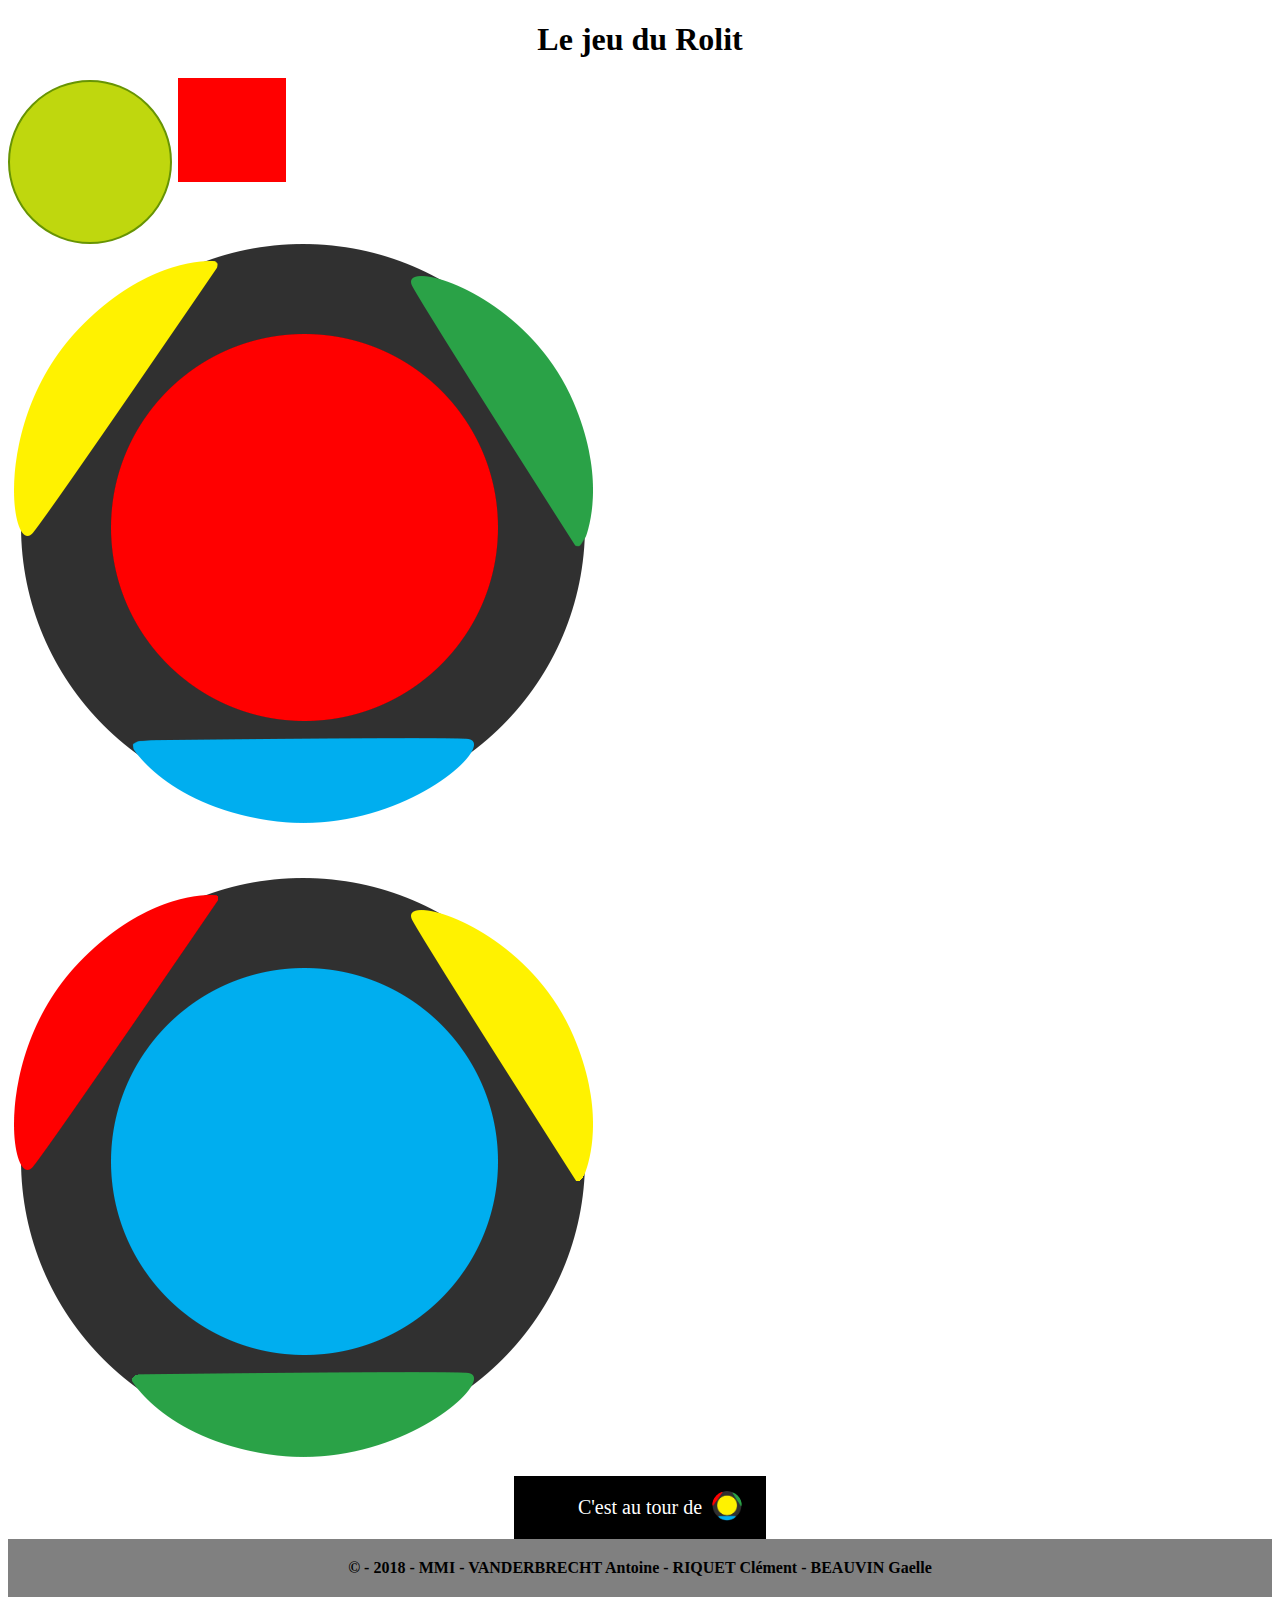
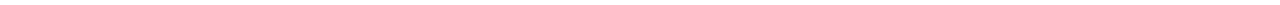
==== index.html @ 00372e33 "je sais pas quoi mettre" ====
<!DOCTYPE html>
<html>

<head>
    <title>Le jeu du Rolit</title>
    <!-- titre -->
    <meta charset="UTF-8">
    <!-- utf8 est l'encodage des caracteres -->
    <link href="css/style.css" rel="stylesheet" type="text/css" />

</head>

<body>

        <div id="header">
            <h1 id="titre">Le jeu du Rolit</h1>
   		</div>


        <div id="plateau">

            <div id="case1">  </div>
            <div id="case2">  </div>
            <div id="case3">  </div>
            <div id="case4">  </div>
            <div id="case5">  </div>
            <div id="case6">  </div>
            <div id="case7">  </div>
            <div id="case8">  </div>
            <div id="case9">  </div>
            <div id="case10">  </div>
            <div id="case11">  </div>
            <div id="case12">  </div>
            <div id="case13">  </div>
            <div id="case14">  </div>
            <div id="case15">  </div>
            <div id="case16">  </div>
            <div id="case17">  </div>
            <div id="case18">  </div>
            <div id="case19">  </div>
            <div id="case20">  </div>
            <div id="case21">  </div>
            <div id="case22">  </div>
            <div id="case23">  </div>
            <div id="case24">  </div>
            <div id="case25">  </div>
            <div id="case26">  </div>
            <div id="case27">  </div>
            <div id="case28"> <img src="images/pion_rouge.png" alt="" /> </div>
            <div id="case29"> <img src="images/pion_vert" alt="" /> </div>
            <div id="case30">  </div>
            <div id="case31">  </div>
            <div id="case32">  </div>
            <div id="case33">  </div>
            <div id="case34">  </div>
            <div id="case35">  </div>
            <div id="case36"> <img src="images/poin_jaune.png" alt="" /> </div>
            <div id="case37"> <img src="images/pion_bleu.png" alt="" /> </div>
            <div id="case38">  </div>
            <div id="case39">  </div>
            <div id="case40">  </div>
            <div id="case1">  </div>
            <div id="case1">  </div>
            <div id="case1">  </div>
            <div id="case1">  </div>
            <div id="case1">  </div>
            <div id="case1">  </div>
            <div id="case1">  </div>
            <div id="case1">  </div>
            <div id="case1">  </div>
            <div id="case1">  </div>
            <div id="case1">  </div>
            <div id="case1">  </div>
            <div id="case1">  </div>
            <div id="case1">  </div>
            <div id="case1">  </div>
            <div id="case1">  </div>
            <div id="case1">  </div>
            <div id="case1">  </div>
            <div id="case1">  </div>
            <div id="case1">  </div>
            <div id="case1">  </div>
            <div id="case1">  </div>
            <div id="case1">  </div>
            <div id="case1">  </div>

        </div>

     
     
        <div id="playjoueur">C'est au tour de  
        	<div id="playjoueur2"></div>
        </div>

        <div id="footer">
            <div id="footer_text">© - 2018 - MMI - VANDERBRECHT Antoine - RIQUET Clément - BEAUVIN Gaelle </div>
        </div>

    <script type="text/javascript" src="js/script.js">


    </script>
</body>



</html>
---- css/style.css ----
#titre {
	text-align : center;
}

#footer_text {
	background-color: grey;
	text-align: center;
	padding: 20px;
	font-weight: bolder;
}

#case1 {
	background-color: red;
	position:absolute;
	height:104px;
	width:108px;
	left:178px;
	top:78px;
	/*visibility:hidden;*/
	z-index:1
}

#case2{


background:#bfd70e;
  border-radius:50%;
  width:160px;
  height:160px;
  border:2px solid #679403;
}

#playjoueur {
	text-align: center;
	color: white;
	font-size: 20px;
	background-color: black;
	padding: 20px;
	width: auto;
	margin-right: 40%;
    margin-left: 40%;
}
#playjoueur2{
	border-radius:50%;
	width:30px;
	height:30px;
	position: absolute;
    display: inline-block;
    margin-top: -5px;
    margin-left: 10px;
    background-size: 30px 30px;
}
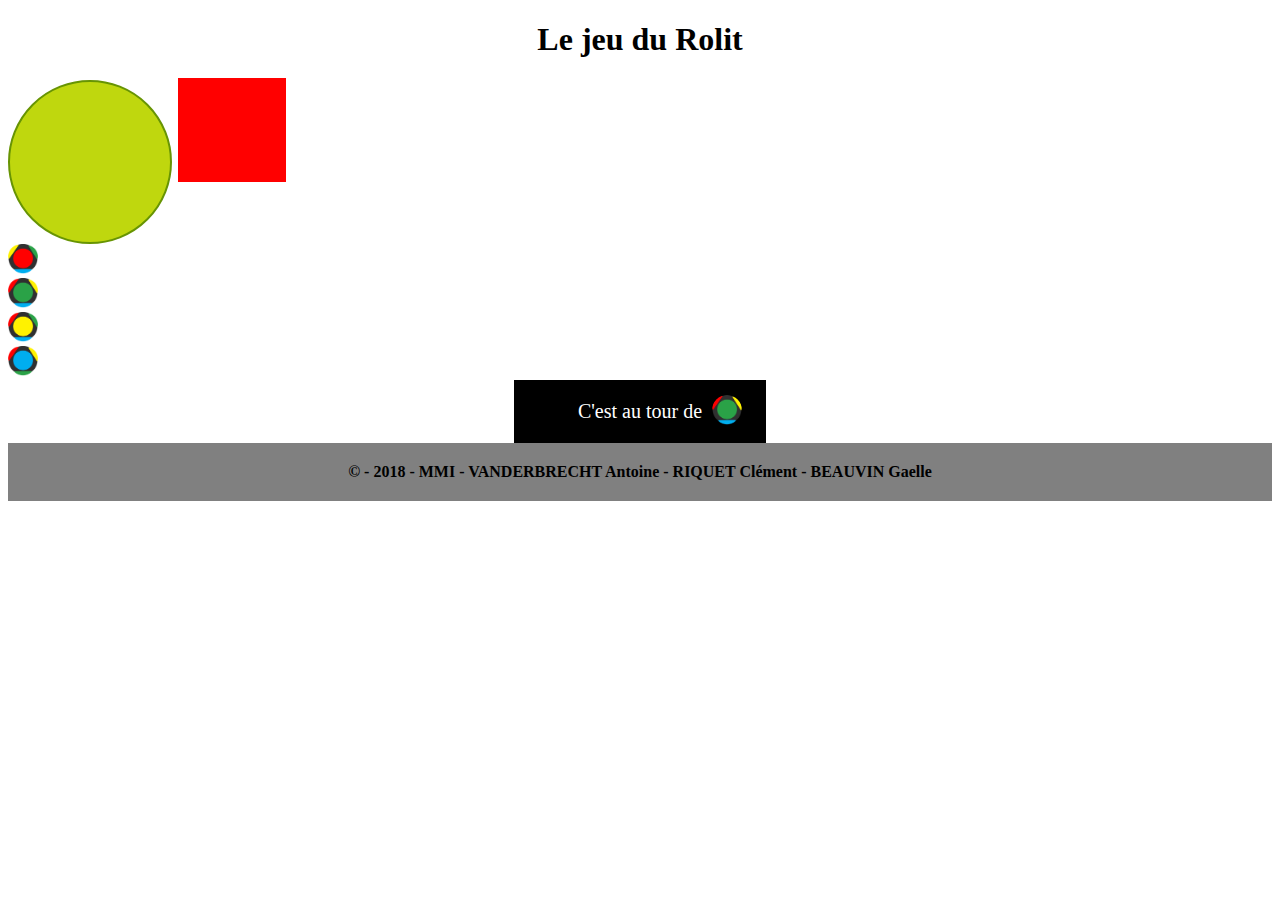
==== commit 7645ff2f: "Merge pull request #1 from clementbonjour/master" ====
--- a/index.html
+++ b/index.html
@@ -16,8 +16,8 @@
             <h1 id="titre">Le jeu du Rolit</h1>
    		</div>
 
-
-        <div id="plateau">
+   		<div id="test"> </div>
+        <div id="plateau"> 
 
             <div id="case1">  </div>
             <div id="case2">  </div>
@@ -46,43 +46,43 @@
             <div id="case25">  </div>
             <div id="case26">  </div>
             <div id="case27">  </div>
-            <div id="case28"> <img src="images/pion_rouge.png" alt="" /> </div>
-            <div id="case29"> <img src="images/pion_vert" alt="" /> </div>
+            <div id="case28"> <img src="images/pion_rouge.png" alt="" style="width:30px;height:30px;"/> </div>
+            <div id="case29"> <img src="images/pion_vert.png" alt="" style="width:30px;height:30px;"/> </div>
             <div id="case30">  </div>
             <div id="case31">  </div>
             <div id="case32">  </div>
             <div id="case33">  </div>
             <div id="case34">  </div>
             <div id="case35">  </div>
-            <div id="case36"> <img src="images/poin_jaune.png" alt="" /> </div>
-            <div id="case37"> <img src="images/pion_bleu.png" alt="" /> </div>
+            <div id="case36"> <img src="images/pion_jaune.png" alt="" style="width:30px;height:30px;"/> </div>
+            <div id="case37"> <img src="images/pion_bleu.png" alt="" style="width:30px;height:30px;"/> </div>
             <div id="case38">  </div>
             <div id="case39">  </div>
             <div id="case40">  </div>
-            <div id="case1">  </div>
-            <div id="case1">  </div>
-            <div id="case1">  </div>
-            <div id="case1">  </div>
-            <div id="case1">  </div>
-            <div id="case1">  </div>
-            <div id="case1">  </div>
-            <div id="case1">  </div>
-            <div id="case1">  </div>
-            <div id="case1">  </div>
-            <div id="case1">  </div>
-            <div id="case1">  </div>
-            <div id="case1">  </div>
-            <div id="case1">  </div>
-            <div id="case1">  </div>
-            <div id="case1">  </div>
-            <div id="case1">  </div>
-            <div id="case1">  </div>
-            <div id="case1">  </div>
-            <div id="case1">  </div>
-            <div id="case1">  </div>
-            <div id="case1">  </div>
-            <div id="case1">  </div>
-            <div id="case1">  </div>
+            <div id="case41">  </div>
+            <div id="case42">  </div>
+            <div id="case43">  </div>
+            <div id="case44">  </div>
+            <div id="case45">  </div>
+            <div id="case46">  </div>
+            <div id="case47">  </div>
+            <div id="case48">  </div>
+            <div id="case49">  </div>
+            <div id="case50">  </div>
+            <div id="case51">  </div>
+            <div id="case52">  </div>
+            <div id="case53">  </div>
+            <div id="case54">  </div>
+            <div id="case55">  </div>
+            <div id="case56">  </div>
+            <div id="case57">  </div>
+            <div id="case58">  </div>
+            <div id="case59">  </div>
+            <div id="case60">  </div>
+            <div id="case61">  </div>
+            <div id="case62">  </div>
+            <div id="case63">  </div>
+            <div id="case64">  </div>
 
         </div>
 
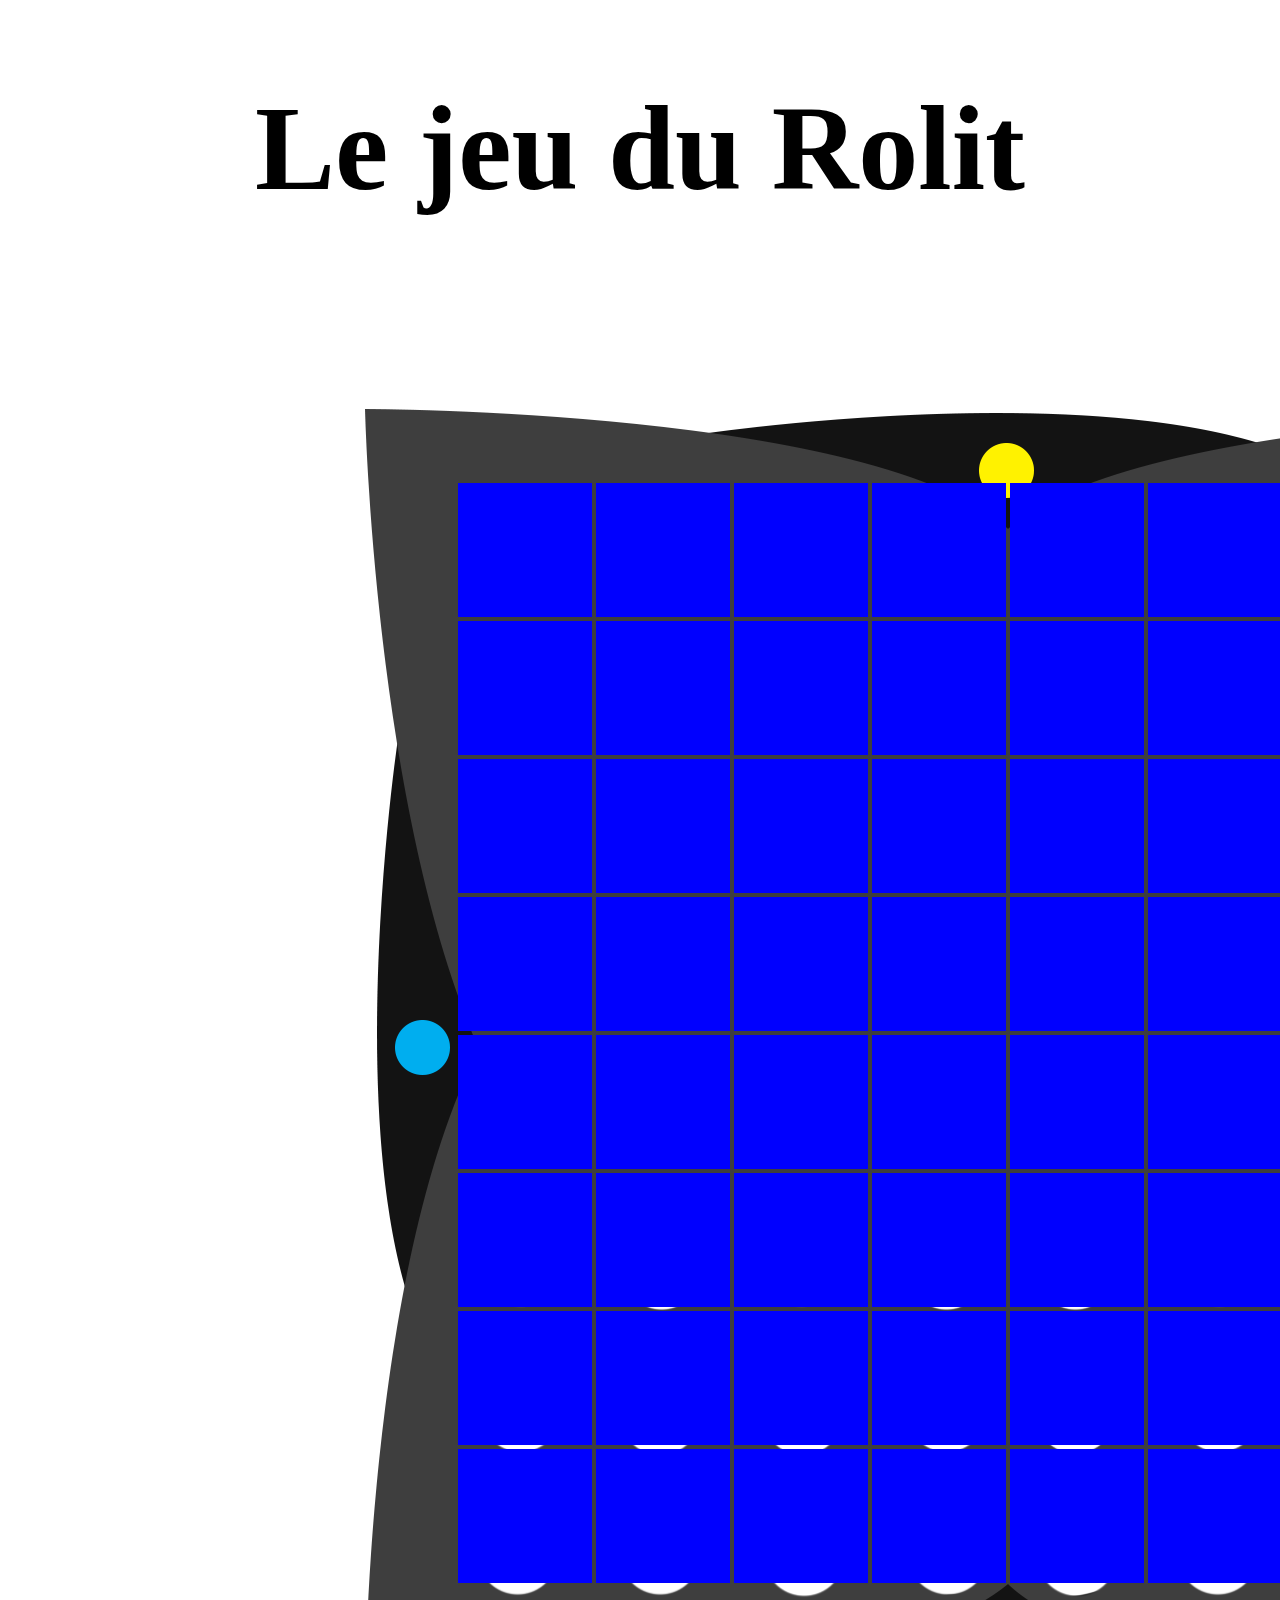
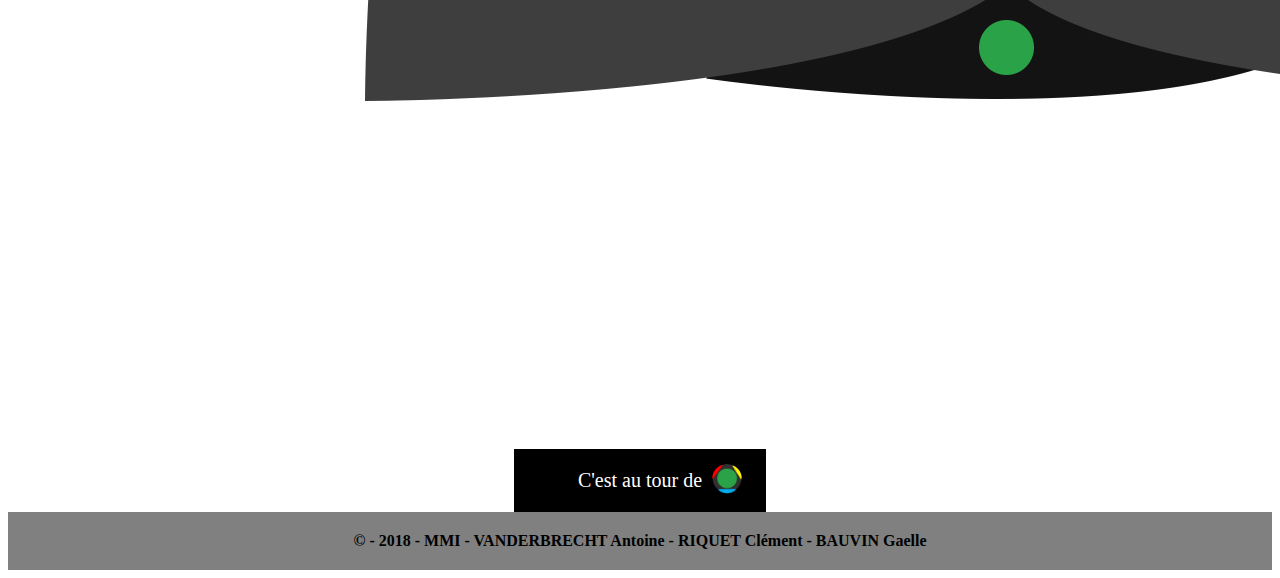
==== commit 1eeeb647: "plateau transparent" ====
--- a/index.html
+++ b/index.html
@@ -1,107 +1,139 @@
-<!DOCTYPE html>
-<html>
-
-<head>
-    <title>Le jeu du Rolit</title>
-    <!-- titre -->
-    <meta charset="UTF-8">
-    <!-- utf8 est l'encodage des caracteres -->
-    <link href="css/style.css" rel="stylesheet" type="text/css" />
-
-</head>
-
-<body>
-
-        <div id="header">
-            <h1 id="titre">Le jeu du Rolit</h1>
-   		</div>
-
-   		<div id="test"> </div>
-        <div id="plateau"> 
-
-            <div id="case1">  </div>
-            <div id="case2">  </div>
-            <div id="case3">  </div>
-            <div id="case4">  </div>
-            <div id="case5">  </div>
-            <div id="case6">  </div>
-            <div id="case7">  </div>
-            <div id="case8">  </div>
-            <div id="case9">  </div>
-            <div id="case10">  </div>
-            <div id="case11">  </div>
-            <div id="case12">  </div>
-            <div id="case13">  </div>
-            <div id="case14">  </div>
-            <div id="case15">  </div>
-            <div id="case16">  </div>
-            <div id="case17">  </div>
-            <div id="case18">  </div>
-            <div id="case19">  </div>
-            <div id="case20">  </div>
-            <div id="case21">  </div>
-            <div id="case22">  </div>
-            <div id="case23">  </div>
-            <div id="case24">  </div>
-            <div id="case25">  </div>
-            <div id="case26">  </div>
-            <div id="case27">  </div>
-            <div id="case28"> <img src="images/pion_rouge.png" alt="" style="width:30px;height:30px;"/> </div>
-            <div id="case29"> <img src="images/pion_vert.png" alt="" style="width:30px;height:30px;"/> </div>
-            <div id="case30">  </div>
-            <div id="case31">  </div>
-            <div id="case32">  </div>
-            <div id="case33">  </div>
-            <div id="case34">  </div>
-            <div id="case35">  </div>
-            <div id="case36"> <img src="images/pion_jaune.png" alt="" style="width:30px;height:30px;"/> </div>
-            <div id="case37"> <img src="images/pion_bleu.png" alt="" style="width:30px;height:30px;"/> </div>
-            <div id="case38">  </div>
-            <div id="case39">  </div>
-            <div id="case40">  </div>
-            <div id="case41">  </div>
-            <div id="case42">  </div>
-            <div id="case43">  </div>
-            <div id="case44">  </div>
-            <div id="case45">  </div>
-            <div id="case46">  </div>
-            <div id="case47">  </div>
-            <div id="case48">  </div>
-            <div id="case49">  </div>
-            <div id="case50">  </div>
-            <div id="case51">  </div>
-            <div id="case52">  </div>
-            <div id="case53">  </div>
-            <div id="case54">  </div>
-            <div id="case55">  </div>
-            <div id="case56">  </div>
-            <div id="case57">  </div>
-            <div id="case58">  </div>
-            <div id="case59">  </div>
-            <div id="case60">  </div>
-            <div id="case61">  </div>
-            <div id="case62">  </div>
-            <div id="case63">  </div>
-            <div id="case64">  </div>
-
-        </div>
-
-     
-     
-        <div id="playjoueur">C'est au tour de  
-        	<div id="playjoueur2"></div>
-        </div>
-
-        <div id="footer">
-            <div id="footer_text">© - 2018 - MMI - VANDERBRECHT Antoine - RIQUET Clément - BEAUVIN Gaelle </div>
-        </div>
-
-    <script type="text/javascript" src="js/script.js">
-
-
-    </script>
-</body>
-
-
-
-</html>
+<!DOCTYPE html>
+<html>
+
+<head>
+    <title>Le jeu du Rolit</title>
+    <!-- titre -->
+    <meta charset="UTF-8">
+    <!-- utf8 est l'encodage des caracteres -->
+    <link href="css/style.css" rel="stylesheet" type="text/css" />
+
+</head>
+
+<body>
+
+        <div id="header">
+            <h1 id="titre">Le jeu du Rolit</h1>
+   		</div>
+
+	
+    <div id="plateau">
+        <img src="images/plateau.png" class="img-plat" alt="plateau">
+        <div class="grille"> 
+        	<div id="colonne1">
+
+            <div id="case1" onClick="Clique();">  </div>
+            <div id="case2" onClick="Clique();">  </div>
+            <div id="case3">  </div>
+            <div id="case4">  </div>
+            <div id="case5">  </div>
+            <div id="case6">  </div>
+            <div id="case7">  </div>
+            <div id="case8">  </div>
+
+			</div>
+			<div id="colonne2">
+
+            <div id="case9">  </div>
+            <div id="case10">  </div>
+            <div id="case11">  </div>
+            <div id="case12">  </div>
+            <div id="case13">  </div>
+            <div id="case14">  </div>
+            <div id="case15">  </div>
+            <div id="case16">  </div>
+
+        	</div>
+       	 	<div id="colonne3">
+
+            <div id="case17">  </div>
+            <div id="case18">  </div>
+            <div id="case19">  </div>
+            <div id="case20">  </div>
+            <div id="case21">  </div>
+            <div id="case22">  </div>
+            <div id="case23">  </div>
+            <div id="case24">  </div>
+
+        	</div>
+       	 	<div id="colonne4">
+
+            <div id="case25">  </div>
+            <div id="case26">  </div>
+            <div id="case27">  </div>
+            <div id="case28"> <!-- <img src="images/pion_rouge.png" alt="" style="width:30px;height:30px;"/> --> </div>
+            <div id="case29"> <!-- <img src="images/pion_vert.png" alt="" style="width:30px;height:30px;"/> --> </div>
+            <div id="case30">  </div>
+            <div id="case31">  </div>
+            <div id="case32">  </div>
+
+            </div>
+       	 	<div id="colonne5">
+
+            <div id="case33">  </div>
+            <div id="case34">  </div>
+            <div id="case35">  </div>
+            <div id="case36"> <!-- <img src="images/pion_jaune.png" alt="" style="width:30px;height:30px;"/> --> </div>
+            <div id="case37"> <!-- <img src="images/pion_bleu.png" alt="" style="width:30px;height:30px;"/> --> </div>
+            <div id="case38">  </div>
+            <div id="case39">  </div>
+            <div id="case40">  </div>
+
+            </div>
+       	 	<div id="colonne6">
+
+            <div id="case41">  </div>
+            <div id="case42">  </div>
+            <div id="case43">  </div>
+            <div id="case44">  </div>
+            <div id="case45">  </div>
+            <div id="case46">  </div>
+            <div id="case47">  </div>
+            <div id="case48">  </div>
+
+            </div>
+       	 	<div id="colonne7">
+
+            <div id="case49">  </div>
+            <div id="case50">  </div>
+            <div id="case51">  </div>
+            <div id="case52">  </div>
+            <div id="case53">  </div>
+            <div id="case54">  </div>
+            <div id="case55">  </div>
+            <div id="case56">  </div>
+
+            </div>
+       	 	<div id="colonne8">
+
+            <div id="case57">  </div>
+            <div id="case58">  </div>
+            <div id="case59">  </div>
+            <div id="case60">  </div>
+            <div id="case61">  </div>
+            <div id="case62">  </div>
+            <div id="case63">  </div>
+            <div id="case64">  </div>
+
+     	   </div>
+
+        </div>
+    </div>
+     
+        <div id="playjoueur">C'est au tour de  
+        	<div id="playjoueur2"></div>
+        </div>
+
+        <div id="footer">
+            <div id="footer_text">© - 2018 - MMI - VANDERBRECHT Antoine - RIQUET Clément - BAUVIN Gaelle </div>
+        </div>
+
+    <script type="text/javascript" src="js/script.js">
+
+
+    </script>
+</body>
+
+
+
+</html>
--- a/css/style.css
+++ b/css/style.css
@@ -1,52 +1,78 @@
-#titre {
-	text-align : center;
-}
-
-#footer_text {
-	background-color: grey;
-	text-align: center;
-	padding: 20px;
-	font-weight: bolder;
-}
-
-#case1 {
-	background-color: red;
-	position:absolute;
-	height:104px;
-	width:108px;
-	left:178px;
-	top:78px;
-	/*visibility:hidden;*/
-	z-index:1
-}
-
-#case2{
-
-
-background:#bfd70e;
-  border-radius:50%;
-  width:160px;
-  height:160px;
-  border:2px solid #679403;
-}
-
-#playjoueur {
-	text-align: center;
-	color: white;
-	font-size: 20px;
-	background-color: black;
-	padding: 20px;
-	width: auto;
-	margin-right: 40%;
-    margin-left: 40%;
-}
-#playjoueur2{
-	border-radius:50%;
-	width:30px;
-	height:30px;
-	position: absolute;
-    display: inline-block;
-    margin-top: -5px;
-    margin-left: 10px;
-    background-size: 30px 30px;
+#titre {
+	text-align : center;
+    font-size: 120px;
+}
+#footer_text {
+	background-color: grey;
+	text-align: center;
+	padding: 20px;
+	font-weight: bolder;
+}
+#plateau {
+	text-align: center;
+	width:2000px;
+	height:2000px;
+    margin-top:-250px;
+	margin-left: auto;
+    margin-right:auto;
+    display:block;
+    position: relative;
+	/*background-color: red;*/
+	/*background-size: 300px 300px;*/
+}
+.grille {
+    margin-top:-1620px;
+	padding-top: 50px;
+    padding-bottom: 50px;
+}
+.grille div div {
+	width:110px;
+	height:110px;
+	background-color: blue;
+	display:inline-block;
+	position: relative;
+	margin-left:auto;
+	margin-right:auto;
+	padding: 12px;
+}
+/*
+#case1 {
+	background-color: red;
+	position:absolute;
+	height:104px;
+	width:108px;
+	left:178px;
+	top:78px;
+	/*visibility:hidden;
+}*/
+
+/*
+#case2{
+
+
+background:#bfd70e;
+  border-radius:50%;
+  width:160px;
+  height:160px;
+  border:2px solid #679403;
+}*/
+#playjoueur {
+	text-align: center;
+	color: white;
+	font-size: 20px;
+	background-color: black;
+	padding: 20px;
+	width: auto;
+	margin-right: 40%;
+    margin-left: 40%;
+}
+#playjoueur2{
+	border-radius:50%;
+	width:30px;
+	height:30px;
+	position: absolute;
+    display: inline-block;
+    margin-top: -5px;
+    margin-left: 10px;
+    background-size: 30px 30px;
 }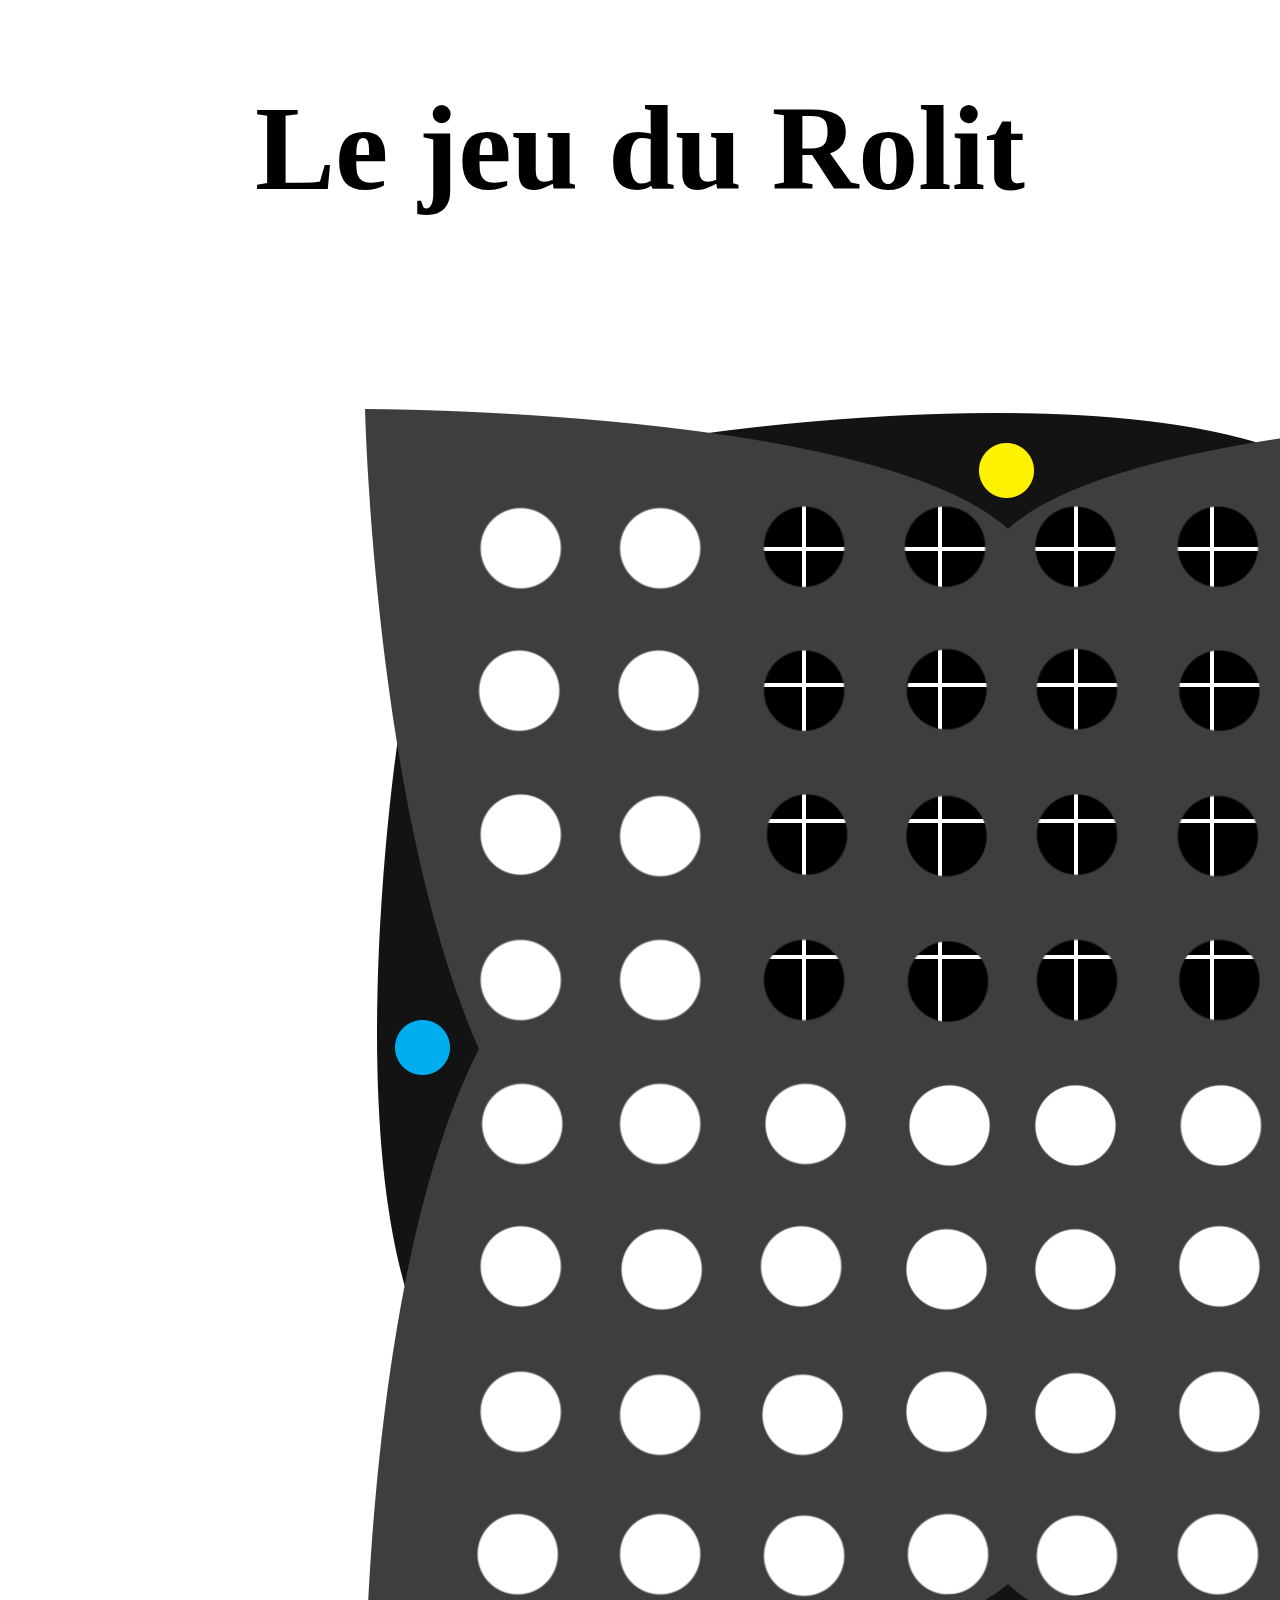
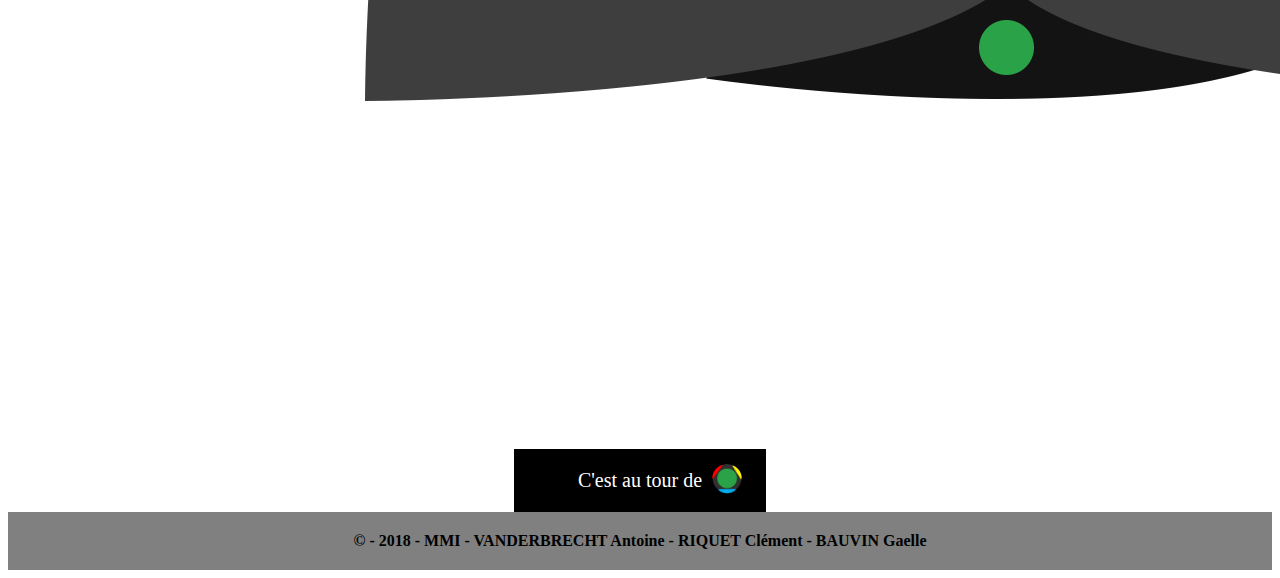
==== commit e9531e45: "Merge pull request #3 from clementbonjour/master" ====
--- a/index.html
+++ b/index.html
@@ -22,19 +22,19 @@
         <div class="grille"> 
         	<div id="colonne1">
 
-            <div id="case1" onClick="Clique();">  </div>
-            <div id="case2" onClick="Clique();">  </div>
-            <div id="case3">  </div>
-            <div id="case4">  </div>
-            <div id="case5">  </div>
-            <div id="case6">  </div>
-            <div id="case7">  </div>
-            <div id="case8">  </div>
+            <div id="case1" value="1" onClick="Clique(this);">  </div>
+            <div id="case2" value="2" onClick="Clique(this);">  </div>
+            <div id="case3" value="3" onClick="Clique(this);">  </div>
+            <div id="case4" value="4" onClick="Clique(this);">  </div>
+            <div id="case5" value="5" >  </div>
+            <div id="case6" value="6" >  </div>
+            <div id="case7" value="7" >  </div>
+            <div id="case8" value="8" >  </div>
 
 			</div>
 			<div id="colonne2">
 
-            <div id="case9">  </div>
+            <div id="case9" value="" onClick="Clique(this);">  </div>
             <div id="case10">  </div>
             <div id="case11">  </div>
             <div id="case12">  </div>
--- a/css/style.css
+++ b/css/style.css
@@ -26,14 +26,15 @@
     padding-bottom: 50px;
 }
 .grille div div {
-	width:110px;
-	height:110px;
-	background-color: blue;
+	width:40px;
+	height:40px;
+	background-color: black;
 	display:inline-block;
 	position: relative;
 	margin-left:auto;
 	margin-right:auto;
 	padding: 12px;
+	z-index: -1;
 }
 /*
 #case1 {
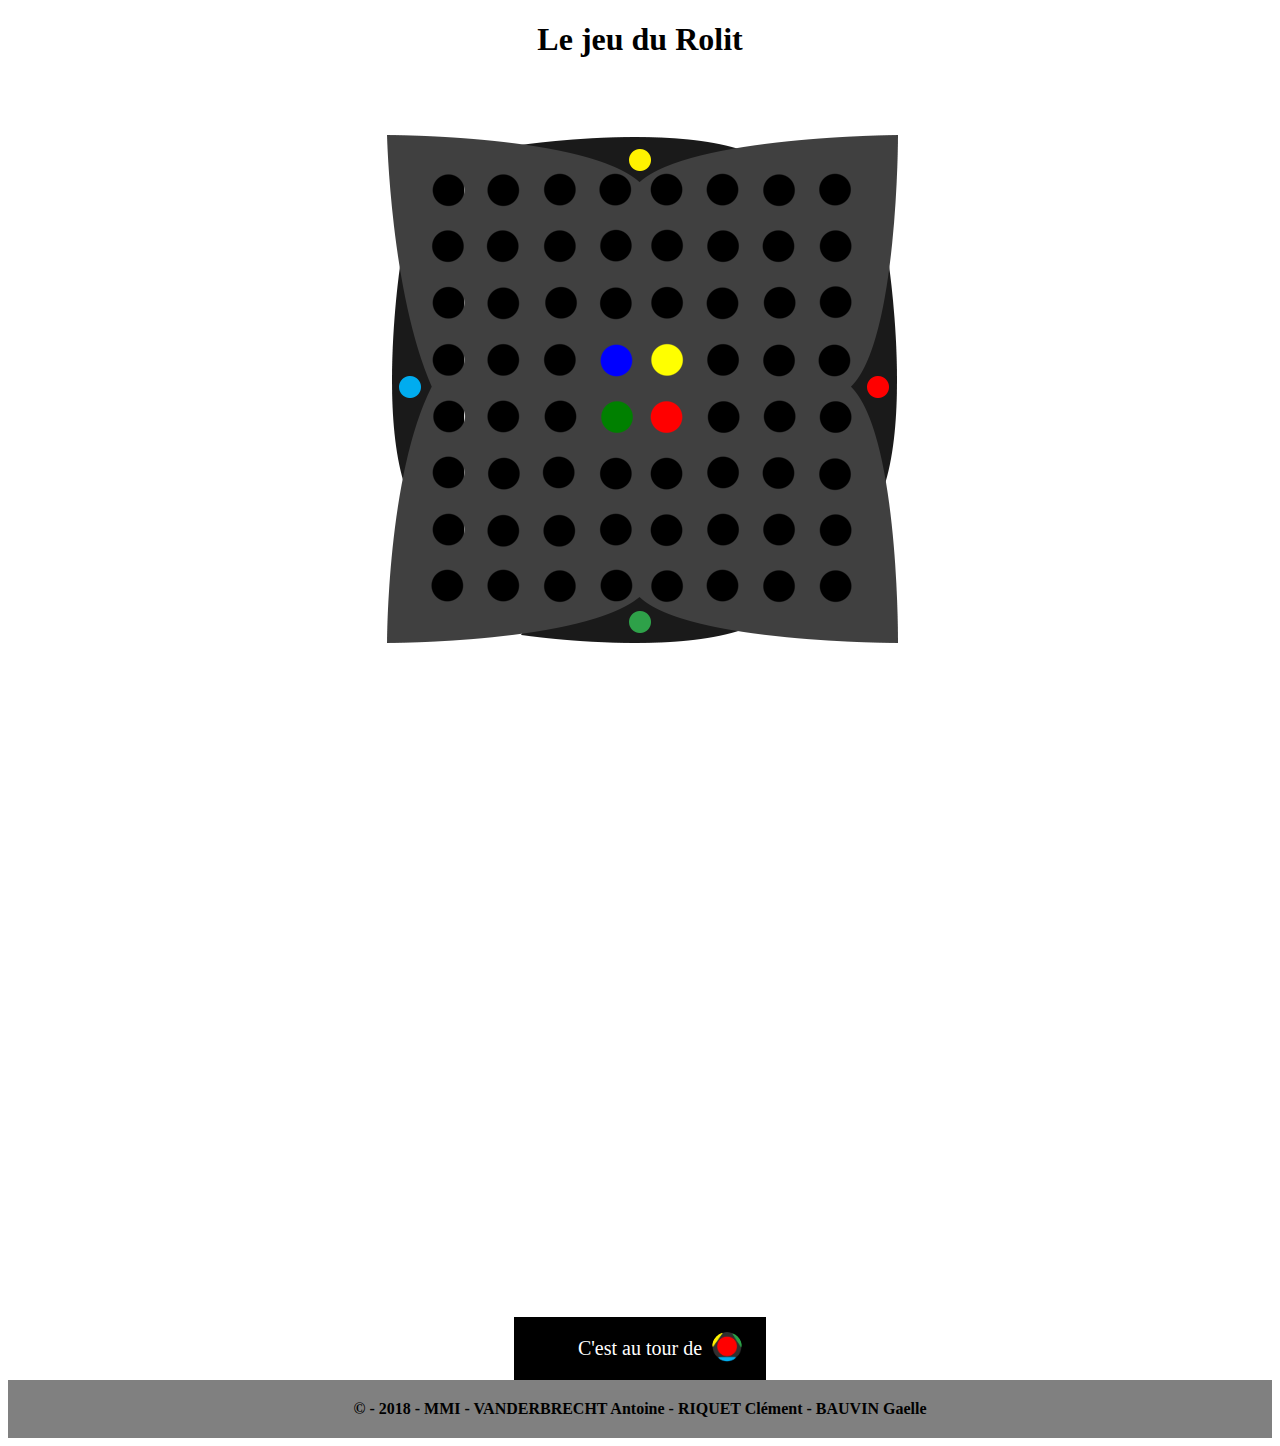
==== commit b9e7bc85: "normalement c'est bon" ====
--- a/index.html
+++ b/index.html
@@ -18,7 +18,7 @@
 
 	
     <div id="plateau">
-        <img src="images/plateau.png" class="img-plat" alt="plateau">
+        <img src="images/plateau23.png" class="img-plat" alt="plateau">
         <div class="grille"> 
         	<div id="colonne1">
 
@@ -26,94 +26,94 @@
             <div id="case2" value="2" onClick="Clique(this);">  </div>
             <div id="case3" value="3" onClick="Clique(this);">  </div>
             <div id="case4" value="4" onClick="Clique(this);">  </div>
-            <div id="case5" value="5" >  </div>
-            <div id="case6" value="6" >  </div>
-            <div id="case7" value="7" >  </div>
-            <div id="case8" value="8" >  </div>
+            <div id="case5" value="5" onClick="Clique(this);">  </div>
+            <div id="case6" value="6" onClick="Clique(this);">  </div>
+            <div id="case7" value="7" onClick="Clique(this);">  </div>
+            <div id="case8" value="8" onClick="Clique(this);">  </div>
 
 			</div>
 			<div id="colonne2">
 
-            <div id="case9" value="" onClick="Clique(this);">  </div>
-            <div id="case10">  </div>
-            <div id="case11">  </div>
-            <div id="case12">  </div>
-            <div id="case13">  </div>
-            <div id="case14">  </div>
-            <div id="case15">  </div>
-            <div id="case16">  </div>
+            <div id="case9" value="9" onClick="Clique(this);">  </div>
+            <div id="case10" value="10" onClick="Clique(this);">  </div>
+            <div id="case11" value="11" onClick="Clique(this);">  </div>
+            <div id="case12" value="12" onClick="Clique(this);">  </div>
+            <div id="case13" value="13" onClick="Clique(this);">  </div>
+            <div id="case14" value="14" onClick="Clique(this);">  </div>
+            <div id="case15" value="15" onClick="Clique(this);">  </div>
+            <div id="case16" value="16" onClick="Clique(this);">  </div>
 
         	</div>
        	 	<div id="colonne3">
 
-            <div id="case17">  </div>
-            <div id="case18">  </div>
-            <div id="case19">  </div>
-            <div id="case20">  </div>
-            <div id="case21">  </div>
-            <div id="case22">  </div>
-            <div id="case23">  </div>
-            <div id="case24">  </div>
+            <div id="case17" value="17" onClick="Clique(this);">  </div>
+            <div id="case18" value="18" onClick="Clique(this);">  </div>
+            <div id="case19" value="19" onClick="Clique(this);">  </div>
+            <div id="case20" value="20" onClick="Clique(this);">  </div>
+            <div id="case21" value="21" onClick="Clique(this);">  </div>
+            <div id="case22" value="22" onClick="Clique(this);">  </div>
+            <div id="case23" value="23" onClick="Clique(this);">  </div>
+            <div id="case24" value="24" onClick="Clique(this);">  </div>
 
         	</div>
        	 	<div id="colonne4">
 
-            <div id="case25">  </div>
-            <div id="case26">  </div>
-            <div id="case27">  </div>
-            <div id="case28"> <!-- <img src="images/pion_rouge.png" alt="" style="width:30px;height:30px;"/> --> </div>
-            <div id="case29"> <!-- <img src="images/pion_vert.png" alt="" style="width:30px;height:30px;"/> --> </div>
-            <div id="case30">  </div>
-            <div id="case31">  </div>
-            <div id="case32">  </div>
+            <div id="case25" value="25" onClick="Clique(this);">  </div>
+            <div id="case26" value="26" onClick="Clique(this);">  </div>
+            <div id="case27" value="27" onClick="Clique(this);">  </div>
+            <div id="case28" style="background-color:blue;"> <!-- <img src="images/pion_rouge.png" alt="" style="width:30px;height:30px;"/> --> </div>
+            <div id="case29" style="background-color:yellow;" > <!-- <img src="images/pion_vert.png" alt="" style="width:30px;height:30px;"/> --> </div>
+            <div id="case30" value="30" onClick="Clique(this);">  </div>
+            <div id="case31" value="31" onClick="Clique(this);">  </div>
+            <div id="case32" value="32" onClick="Clique(this);">  </div>
 
             </div>
        	 	<div id="colonne5">
 
-            <div id="case33">  </div>
-            <div id="case34">  </div>
-            <div id="case35">  </div>
-            <div id="case36"> <!-- <img src="images/pion_jaune.png" alt="" style="width:30px;height:30px;"/> --> </div>
-            <div id="case37"> <!-- <img src="images/pion_bleu.png" alt="" style="width:30px;height:30px;"/> --> </div>
-            <div id="case38">  </div>
-            <div id="case39">  </div>
-            <div id="case40">  </div>
+            <div id="case33" value="33" onClick="Clique(this);">  </div>
+            <div id="case34" value="34" onClick="Clique(this);">  </div>
+            <div id="case35" value="35" onClick="Clique(this);">  </div>
+            <div id="case36" style="background-color:green;"> <!-- <img src="images/pion_jaune.png" alt="" style="width:30px;height:30px;"/> --> </div>
+            <div id="case37" style="background-color:red;"> <!-- <img src="images/pion_bleu.png" alt="" style="width:30px;height:30px;"/> --> </div>
+            <div id="case38" value="38" onClick="Clique(this);">  </div>
+            <div id="case39" value="39" onClick="Clique(this);">  </div>
+            <div id="case40" value="40" onClick="Clique(this);">  </div>
 
             </div>
        	 	<div id="colonne6">
 
-            <div id="case41">  </div>
-            <div id="case42">  </div>
-            <div id="case43">  </div>
-            <div id="case44">  </div>
-            <div id="case45">  </div>
-            <div id="case46">  </div>
-            <div id="case47">  </div>
-            <div id="case48">  </div>
+            <div id="case41" value="41" onClick="Clique(this);">  </div>
+            <div id="case42" value="42" onClick="Clique(this);">  </div>
+            <div id="case43" value="43" onClick="Clique(this);">  </div>
+            <div id="case44" value="44" onClick="Clique(this);">  </div>
+            <div id="case45" value="45" onClick="Clique(this);">  </div>
+            <div id="case46" value="46" onClick="Clique(this);">  </div>
+            <div id="case47" value="47" onClick="Clique(this);">  </div>
+            <div id="case48" value="48" onClick="Clique(this);">  </div>
 
             </div>
        	 	<div id="colonne7">
 
-            <div id="case49">  </div>
-            <div id="case50">  </div>
-            <div id="case51">  </div>
-            <div id="case52">  </div>
-            <div id="case53">  </div>
-            <div id="case54">  </div>
-            <div id="case55">  </div>
-            <div id="case56">  </div>
+            <div id="case49" value="49" onClick="Clique(this);">  </div>
+            <div id="case50" value="50" onClick="Clique(this);">  </div>
+            <div id="case51" value="51" onClick="Clique(this);">  </div>
+            <div id="case52" value="52" onClick="Clique(this);">  </div>
+            <div id="case53" value="53" onClick="Clique(this);">  </div>
+            <div id="case54" value="54" onClick="Clique(this);">  </div>
+            <div id="case55" value="55" onClick="Clique(this);">  </div>
+            <div id="case56" value="56" onClick="Clique(this);">  </div>
 
             </div>
        	 	<div id="colonne8">
 
-            <div id="case57">  </div>
-            <div id="case58">  </div>
-            <div id="case59">  </div>
-            <div id="case60">  </div>
-            <div id="case61">  </div>
-            <div id="case62">  </div>
-            <div id="case63">  </div>
-            <div id="case64">  </div>
+            <div id="case57" value="57" onClick="Clique(this);">  </div>
+            <div id="case58" value="58" onClick="Clique(this);">  </div>
+            <div id="case59" value="59" onClick="Clique(this);">  </div>
+            <div id="case60" value="60" onClick="Clique(this);">  </div>
+            <div id="case61" value="61" onClick="Clique(this);">  </div>
+            <div id="case62" value="62" onClick="Clique(this);">  </div>
+            <div id="case63" value="63" onClick="Clique(this);">  </div>
+            <div id="case64" value="64" onClick="Clique(this);">  </div>
 
      	   </div>
 
--- a/css/style.css
+++ b/css/style.css
@@ -1,6 +1,5 @@
 #titre {
 	text-align : center;
-    font-size: 120px;
 }
 #footer_text {
 	background-color: grey;
@@ -10,9 +9,6 @@
 }
 #plateau {
 	text-align: center;
-	width:2000px;
-	height:2000px;
-    margin-top:-250px;
 	margin-left: auto;
     margin-right:auto;
     display:block;
@@ -21,13 +17,16 @@
 	/*background-size: 300px 300px;*/
 }
 .grille {
-    margin-top:-1620px;
-	padding-top: 50px;
+	padding-top: 60px; 
     padding-bottom: 50px;
+    margin-bottom:650px;
+    margin-top: -605px;
+    margin-left:auto;
+    margin-right: auto;
 }
 .grille div div {
-	width:40px;
-	height:40px;
+	width:30px;
+	height:30px;
 	background-color: black;
 	display:inline-block;
 	position: relative;
